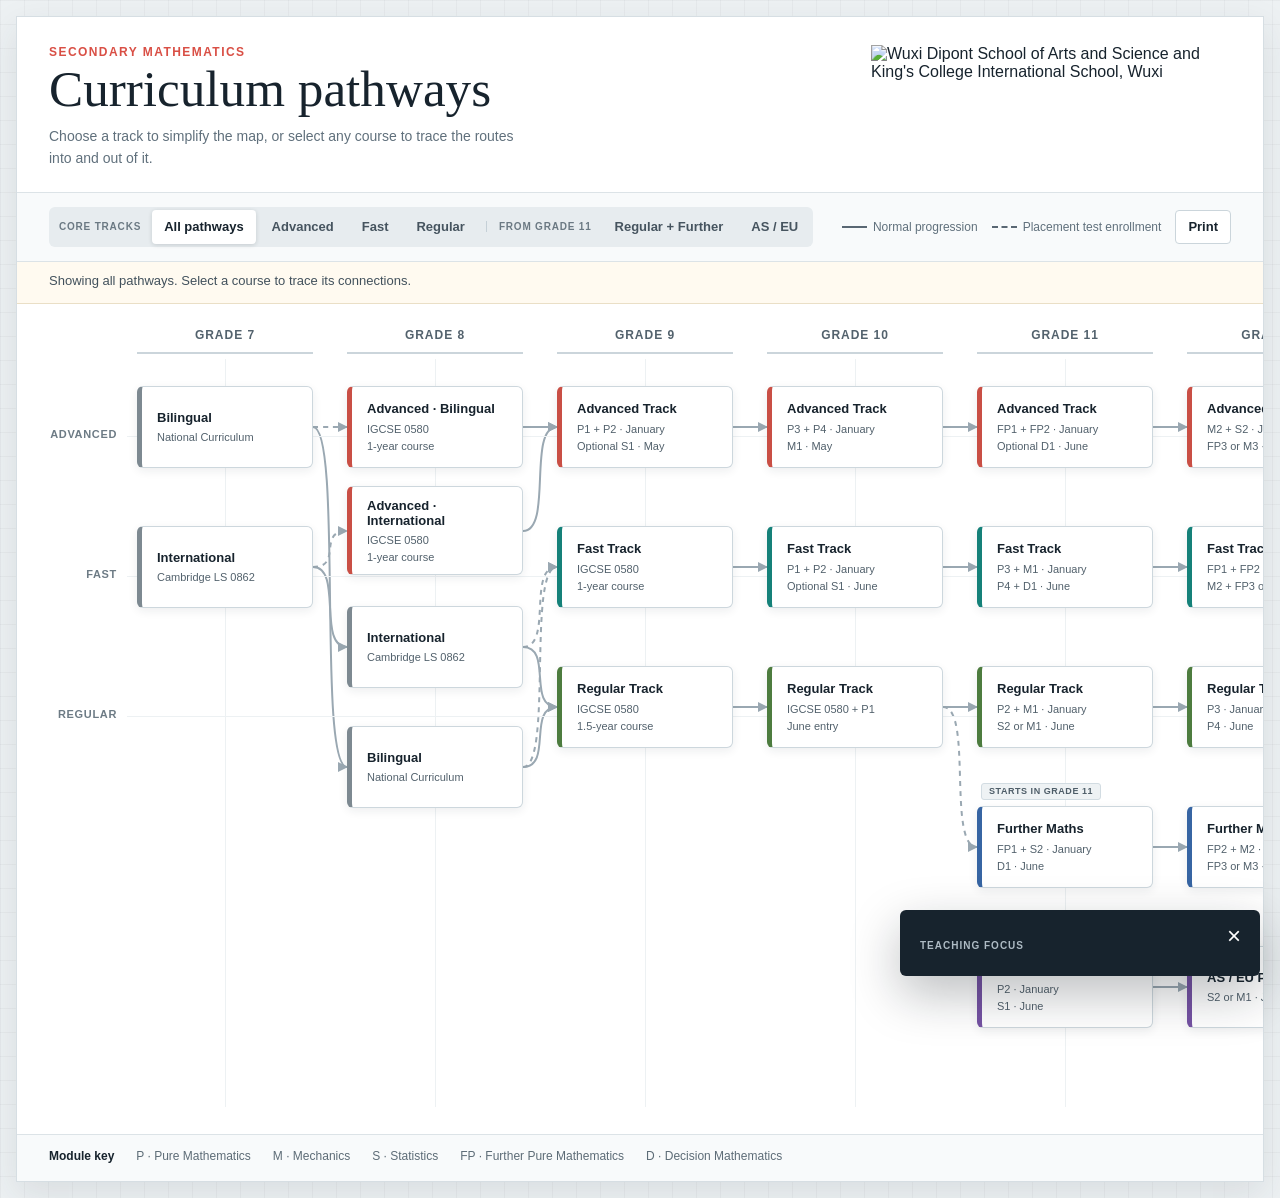
==== Mathematics/index.html @ df9f88eb "Add mathematics curriculum pathways" ====
<!DOCTYPE html>
<html lang="en">
<head>
    <meta charset="UTF-8">
    <meta name="viewport" content="width=device-width, initial-scale=1">
    <title>Mathematics Curriculum Pathways</title>
    <style>
        :root {
            --ink: #17232d;
            --muted: #60707c;
            --paper: #ffffff;
            --page: #edf1f3;
            --line: #9aa8b2;
            --accent: #d94f45;
            --advanced: #c94f45;
            --fast: #158179;
            --regular: #4d7c3f;
            --further: #3765a3;
            --eu: #7552a3;
        }
        * { box-sizing: border-box; }
        body {
            margin: 0;
            color: var(--ink);
            background: linear-gradient(rgba(23,35,45,.035) 1px, transparent 1px), linear-gradient(90deg, rgba(23,35,45,.035) 1px, transparent 1px), var(--page);
            background-size: 24px 24px;
            font-family: "Avenir Next", "Segoe UI", sans-serif;
        }
        button { font: inherit; }
        .app {
            width: min(100% - 32px, 1720px);
            margin: 16px auto;
            background: var(--paper);
            border: 1px solid #d6dee3;
            box-shadow: 0 12px 34px rgba(38,52,62,.1);
        }
        .masthead {
            display: flex;
            align-items: flex-start;
            justify-content: space-between;
            gap: 24px;
            padding: 28px 32px 22px;
            border-bottom: 1px solid #dce3e7;
        }
        .eyebrow {
            margin: 0 0 4px;
            color: var(--accent);
            font-size: 12px;
            font-weight: 800;
            letter-spacing: .12em;
            text-transform: uppercase;
        }
        h1 {
            margin: 0;
            font-family: Georgia, "Times New Roman", serif;
            font-size: clamp(30px, 4vw, 52px);
            font-weight: 500;
            letter-spacing: 0;
            line-height: 1;
        }
        .intro {
            max-width: 480px;
            margin: 12px 0 0;
            color: var(--muted);
            font-size: 14px;
            line-height: 1.55;
        }
        .masthead-side {
            width: min(520px, 42vw);
            display: flex;
            flex-direction: column;
            align-items: flex-end;
        }
        .school-logo {
            display: block;
            width: min(100%, 360px);
            height: auto;
            margin-bottom: 14px;
        }
        .toolbar {
            display: flex;
            align-items: center;
            justify-content: space-between;
            gap: 20px;
            padding: 14px 32px;
            background: #f8fafb;
            border-bottom: 1px solid #dce3e7;
        }
        .filters {
            display: flex;
            align-items: center;
            gap: 4px;
            padding: 3px;
            background: #e7ecef;
            border-radius: 6px;
        }
        .filter-group-label {
            padding: 0 7px;
            color: #6b7983;
            font-size: 10px;
            font-weight: 800;
            letter-spacing: .08em;
            text-transform: uppercase;
            white-space: nowrap;
        }
        .filter-group-label.secondary {
            margin-left: 5px;
            padding-left: 12px;
            border-left: 1px solid #c5d0d7;
        }
        .filter, .print-button {
            min-height: 34px;
            padding: 7px 12px;
            border-radius: 4px;
            cursor: pointer;
            font-size: 13px;
            font-weight: 700;
        }
        .filter {
            color: #46545f;
            background: transparent;
            border: 0;
        }
        .filter:hover, .filter:focus-visible { color: var(--ink); background: rgba(255,255,255,.65); outline: none; }
        .filter.active { color: var(--ink); background: #fff; box-shadow: 0 1px 4px rgba(24,35,44,.16); }
        .actions { display: flex; align-items: center; gap: 14px; }
        .legend { display: flex; gap: 14px; color: var(--muted); font-size: 12px; white-space: nowrap; }
        .legend span { display: inline-flex; align-items: center; gap: 6px; }
        .legend i { width: 25px; border-top: 2px solid #596773; }
        .legend .optional { border-top-style: dashed; }
        .print-button { color: var(--ink); background: #fff; border: 1px solid #cbd5db; }
        .print-button:hover, .print-button:focus-visible { border-color: #7c8c97; outline: none; }
        .status {
            min-height: 42px;
            margin: 0;
            padding: 11px 32px;
            color: #42515c;
            background: #fffaf0;
            border-bottom: 1px solid #eadfc6;
            font-size: 13px;
        }
        .chart-scroll { overflow-x: auto; overscroll-behavior-inline: contain; }
        .chart { position: relative; width: 1780px; height: 830px; background: #fff; }
        .chart svg { position: absolute; inset: 0; z-index: 1; width: 100%; height: 100%; pointer-events: none; overflow: visible; }
        .edge { fill: none; stroke: var(--line); stroke-width: 2; transition: opacity 180ms ease, stroke 180ms ease, stroke-width 180ms ease; }
        .edge.optional { stroke-dasharray: 5 5; }
        .edge.dimmed { opacity: .08; }
        .edge.highlighted { stroke: #263844; stroke-width: 3; }
        .grade-heading {
            position: absolute;
            top: 24px;
            z-index: 2;
            width: 176px;
            padding-bottom: 10px;
            color: #53626d;
            border-bottom: 2px solid #cbd5db;
            font-size: 12px;
            font-weight: 800;
            letter-spacing: .08em;
            text-align: center;
            text-transform: uppercase;
        }
        .grade-heading::after { content: ""; position: absolute; top: 31px; left: 50%; width: 1px; height: 748px; background: #edf1f3; }
        .lane-label {
            position: absolute;
            left: 18px;
            z-index: 2;
            width: 82px;
            color: #6d7b85;
            font-size: 11px;
            font-weight: 800;
            letter-spacing: .06em;
            text-align: right;
            text-transform: uppercase;
        }
        .lane-label::after { content: ""; position: absolute; top: 8px; left: 92px; width: 1635px; border-top: 1px solid #edf1f3; }
        .course {
            position: absolute;
            z-index: 3;
            width: 176px;
            min-height: 82px;
            padding: 11px 12px 10px 15px;
            color: var(--ink);
            background: #fff;
            border: 1px solid #cdd7dd;
            border-left: 5px solid var(--track-color, #73838e);
            border-radius: 6px;
            box-shadow: 0 3px 10px rgba(26,39,48,.08);
            cursor: pointer;
            text-align: left;
            transition: opacity 180ms ease, transform 180ms ease, box-shadow 180ms ease;
        }
        .course:hover, .course:focus-visible, .course.selected { z-index: 4; outline: none; transform: translateY(-2px); box-shadow: 0 7px 18px rgba(26,39,48,.18); }
        .course.selected { box-shadow: 0 0 0 3px rgba(31,48,59,.2), 0 7px 18px rgba(26,39,48,.18); }
        .course.dimmed { opacity: .16; }
        .course-title { display: block; margin-bottom: 5px; font-size: 13px; font-weight: 800; line-height: 1.18; }
        .course-detail, .course-time { display: block; color: #52616c; font-size: 11px; line-height: 1.28; }
        .course-time { margin-top: 3px; }
        .course[data-track="advanced"] { --track-color: var(--advanced); }
        .course[data-track="fast"] { --track-color: var(--fast); }
        .course[data-track="regular"] { --track-color: var(--regular); }
        .course[data-track="further"] { --track-color: var(--further); }
        .course[data-track="eu"] { --track-color: var(--eu); }
        .course.foundation { --track-color: #7d8991; }
        .course.pathway-entry::before {
            content: "Starts in Grade 11";
            position: absolute;
            top: -24px;
            left: -1px;
            padding: 3px 7px;
            color: #4e5d68;
            background: #eef2f4;
            border: 1px solid #d2dce2;
            border-radius: 3px;
            font-size: 9px;
            font-weight: 800;
            letter-spacing: .06em;
            line-height: 1;
            text-transform: uppercase;
            white-space: nowrap;
        }
        .course.combined { width: 140px; min-height: 54px; padding: 12px; border-left-color: #b28a2d; background: #fff8df; text-align: center; }
        .outcome { width: 220px; min-height: 98px; border: 1px dashed #8b9aa5; border-left: 5px solid #263844; background: #f8fafb; }
        .outcome .course-title { font-family: Georgia, "Times New Roman", serif; font-size: 15px; font-weight: 700; }
        .drawer {
            position: fixed;
            right: 20px;
            bottom: 20px;
            z-index: 10;
            width: min(360px, calc(100vw - 40px));
            padding: 20px;
            color: #fff;
            background: #17232d;
            border-radius: 6px;
            box-shadow: 0 18px 50px rgba(13,23,30,.28);
            transform: translateY(calc(100% + 30px));
            transition: transform 220ms ease;
        }
        .drawer.open { transform: translateY(0); }
        .drawer-close { position: absolute; top: 10px; right: 10px; width: 32px; height: 32px; color: #fff; background: transparent; border: 0; cursor: pointer; font-size: 24px; line-height: 1; }
        .drawer-kicker { margin: 0 36px 5px 0; color: #aebbc4; font-size: 11px; font-weight: 800; letter-spacing: .1em; text-transform: uppercase; }
        .drawer h2 { margin: 0 36px 10px 0; font-family: Georgia, "Times New Roman", serif; font-size: 24px; font-weight: 500; }
        .drawer-label { margin: 0 0 5px; color: #aebbc4; font-size: 10px; font-weight: 800; letter-spacing: .1em; text-transform: uppercase; }
        .drawer p { margin: 0; color: #d8e0e5; font-size: 13px; line-height: 1.55; }
        .module-key { display: flex; flex-wrap: wrap; gap: 10px 22px; padding: 14px 32px 18px; color: #5d6c77; background: #f8fafb; border-top: 1px solid #dce3e7; font-size: 12px; }
        .module-key strong { color: var(--ink); }
        @media (max-width: 900px) {
            .app { width: 100%; margin: 0; border: 0; }
            .masthead { display: block; padding: 22px 18px 18px; }
            .masthead-side { width: min(100%, 520px); margin-top: 18px; align-items: flex-start; }
            .school-logo { margin-bottom: 12px; }
            .toolbar { align-items: flex-start; padding: 12px 18px; overflow-x: auto; }
            .filters { flex-wrap: nowrap; }
            .filter { white-space: nowrap; }
            .filter-group-label { display: none; }
            .legend { display: none; }
            .status, .module-key { padding-inline: 18px; }
        }
        @media print {
            @page { size: A3 landscape; margin: 10mm; }
            body { background: #fff; }
            .app { width: 100%; margin: 0; border: 0; box-shadow: none; }
            .toolbar, .status, .drawer, .module-key { display: none; }
            .masthead { padding: 0 0 14px; }
            .chart-scroll { overflow: visible; }
            .chart { transform: scale(.78); transform-origin: top left; }
            .course.dimmed, .edge.dimmed { opacity: 1; }
        }
    </style>
</head>
<body>
    <main class="app">
        <header class="masthead">
            <div>
                <p class="eyebrow">Secondary Mathematics</p>
                <h1>Curriculum pathways</h1>
                <p class="intro">Choose a track to simplify the map, or select any course to trace the routes into and out of it.</p>
            </div>
            <div class="masthead-side">
                <img class="school-logo" src="https://raw.githubusercontent.com/ChristinaBKK/G10JuneTT/main/school_logo.png" alt="Wuxi Dipont School of Arts and Science and King's College International School, Wuxi">
            </div>
        </header>
        <section class="toolbar" aria-label="Chart controls">
            <div class="filters" role="group" aria-label="Filter by track">
                <span class="filter-group-label" aria-hidden="true">Core tracks</span>
                <button class="filter active" type="button" data-filter="all">All pathways</button>
                <button class="filter" type="button" data-filter="advanced">Advanced</button>
                <button class="filter" type="button" data-filter="fast">Fast</button>
                <button class="filter" type="button" data-filter="regular">Regular</button>
                <span class="filter-group-label secondary" aria-hidden="true">From Grade 11</span>
                <button class="filter" type="button" data-filter="further">Regular + Further</button>
                <button class="filter" type="button" data-filter="eu">AS / EU</button>
            </div>
            <div class="actions">
                <div class="legend" aria-label="Connection legend"><span><i></i>Normal progression</span><span><i class="optional"></i>Placement test enrollment</span></div>
                <button class="print-button" type="button" id="print-chart">Print</button>
            </div>
        </section>
        <p class="status" id="status" aria-live="polite">Showing all pathways. Select a course to trace its connections.</p>
        <div class="chart-scroll" tabindex="0" aria-label="Scrollable curriculum pathway chart">
            <section class="chart" id="chart">
                <svg id="connections" aria-hidden="true">
                    <defs>
                        <marker id="arrow" viewBox="0 0 10 10" refX="9" refY="5" markerWidth="5" markerHeight="5" orient="auto-start-reverse"><path d="M 0 0 L 10 5 L 0 10 z" fill="#9aa8b2"></path></marker>
                        <marker id="arrow-active" viewBox="0 0 10 10" refX="9" refY="5" markerWidth="5" markerHeight="5" orient="auto-start-reverse"><path d="M 0 0 L 10 5 L 0 10 z" fill="#263844"></path></marker>
                    </defs>
                </svg>
                <div class="grade-heading" style="left:120px">Grade 7</div><div class="grade-heading" style="left:330px">Grade 8</div><div class="grade-heading" style="left:540px">Grade 9</div><div class="grade-heading" style="left:750px">Grade 10</div><div class="grade-heading" style="left:960px">Grade 11</div><div class="grade-heading" style="left:1170px">Grade 12</div><div class="grade-heading" style="left:1530px;width:220px">University study options</div>
                <div class="lane-label" style="top:124px">Advanced</div><div class="lane-label" style="top:264px">Fast</div><div class="lane-label" style="top:404px">Regular</div>

                <button class="course foundation" id="G7_CN" data-track="foundation" data-grade="Grade 7" style="left:120px;top:82px"><span class="course-title">Bilingual</span><span class="course-detail">National Curriculum</span></button>
                <button class="course foundation" id="G7_Intl" data-track="foundation" data-grade="Grade 7" style="left:120px;top:222px"><span class="course-title">International</span><span class="course-detail">Cambridge LS 0862</span></button>
                <button class="course" id="G8_CN_ADV" data-track="advanced" data-grade="Grade 8" style="left:330px;top:82px"><span class="course-title">Advanced · Bilingual</span><span class="course-detail">IGCSE 0580</span><span class="course-time">1-year course</span></button>
                <button class="course" id="G8_INTL_ADV" data-track="advanced" data-grade="Grade 8" style="left:330px;top:182px"><span class="course-title">Advanced · International</span><span class="course-detail">IGCSE 0580</span><span class="course-time">1-year course</span></button>
                <button class="course foundation" id="G8_INTL_Other" data-track="foundation" data-grade="Grade 8" style="left:330px;top:302px"><span class="course-title">International</span><span class="course-detail">Cambridge LS 0862</span></button>
                <button class="course foundation" id="G8_CN_Other" data-track="foundation" data-grade="Grade 8" style="left:330px;top:422px"><span class="course-title">Bilingual</span><span class="course-detail">National Curriculum</span></button>
                <button class="course" id="G9_ADV" data-track="advanced" data-grade="Grade 9" style="left:540px;top:82px"><span class="course-title">Advanced Track</span><span class="course-detail">P1 + P2 · January</span><span class="course-time">Optional S1 · May</span></button>
                <button class="course" id="G9_Fast" data-track="fast" data-grade="Grade 9" style="left:540px;top:222px"><span class="course-title">Fast Track</span><span class="course-detail">IGCSE 0580</span><span class="course-time">1-year course</span></button>
                <button class="course" id="G9_Regular" data-track="regular" data-grade="Grade 9" style="left:540px;top:362px"><span class="course-title">Regular Track</span><span class="course-detail">IGCSE 0580</span><span class="course-time">1.5-year course</span></button>
                <button class="course" id="G10_ADV" data-track="advanced" data-grade="Grade 10" style="left:750px;top:82px"><span class="course-title">Advanced Track</span><span class="course-detail">P3 + P4 · January</span><span class="course-time">M1 · May</span></button>
                <button class="course" id="G10_Fast" data-track="fast" data-grade="Grade 10" style="left:750px;top:222px"><span class="course-title">Fast Track</span><span class="course-detail">P1 + P2 · January</span><span class="course-time">Optional S1 · June</span></button>
                <button class="course" id="G10_Regular" data-track="regular" data-grade="Grade 10" style="left:750px;top:362px"><span class="course-title">Regular Track</span><span class="course-detail">IGCSE 0580 + P1</span><span class="course-time">June entry</span></button>
                <button class="course" id="G11_ADV" data-track="advanced" data-grade="Grade 11" style="left:960px;top:82px"><span class="course-title">Advanced Track</span><span class="course-detail">FP1 + FP2 · January</span><span class="course-time">Optional D1 · June</span></button>
                <button class="course" id="G11_Fast" data-track="fast" data-grade="Grade 11" style="left:960px;top:222px"><span class="course-title">Fast Track</span><span class="course-detail">P3 + M1 · January</span><span class="course-time">P4 + D1 · June</span></button>
                <button class="course" id="G11_Regular" data-track="regular" data-grade="Grade 11" style="left:960px;top:362px"><span class="course-title">Regular Track</span><span class="course-detail">P2 + M1 · January</span><span class="course-time">S2 or M1 · June</span></button>
                <button class="course pathway-entry" id="G11_Further" data-track="further" data-grade="Grade 11 pathway" style="left:960px;top:502px"><span class="course-title">Further Maths</span><span class="course-detail">FP1 + S2 · January</span><span class="course-time">D1 · June</span></button>
                <button class="course pathway-entry" id="G11_EU" data-track="eu" data-grade="Grade 11 pathway" style="left:960px;top:642px"><span class="course-title">AS / EU Pathway</span><span class="course-detail">P2 · January</span><span class="course-time">S1 · June</span></button>
                <button class="course" id="G12_ADV" data-track="advanced" data-grade="Grade 12" style="left:1170px;top:82px"><span class="course-title">Advanced Track</span><span class="course-detail">M2 + S2 · January</span><span class="course-time">FP3 or M3 · June</span></button>
                <button class="course" id="G12_Fast" data-track="fast" data-grade="Grade 12" style="left:1170px;top:222px"><span class="course-title">Fast Track</span><span class="course-detail">FP1 + FP2 + S2 · January</span><span class="course-time">M2 + FP3 or M3 · June</span></button>
                <button class="course" id="G12_Regular" data-track="regular" data-grade="Grade 12" style="left:1170px;top:362px"><span class="course-title">Regular Track</span><span class="course-detail">P3 · January</span><span class="course-time">P4 · June</span></button>
                <button class="course" id="G12_Further" data-track="further" data-grade="Grade 12" style="left:1170px;top:502px"><span class="course-title">Further Maths</span><span class="course-detail">FP2 + M2 · January</span><span class="course-time">FP3 or M3 · June</span></button>
                <button class="course" id="G12_EU" data-track="eu" data-grade="Grade 12" style="left:1170px;top:642px"><span class="course-title">AS / EU Pathway</span><span class="course-detail">S2 or M1 · June</span></button>
                <button class="course combined" id="Combined" data-track="combined" data-grade="Grade 12" style="left:1370px;top:442px"><span class="course-title">Combined Route</span></button>
                <button class="course outcome" id="TOP" data-track="outcome" data-grade="University study options" style="left:1530px;top:172px"><span class="course-title">Quantitative &amp; Technical</span><span class="course-detail">Maths, Engineering, Computer Science, Physics, Chemistry, Finance/Economics</span></button>
                <button class="course outcome" id="MED" data-track="outcome" data-grade="University study options" style="left:1530px;top:402px"><span class="course-title">Broad Academic</span><span class="course-detail">Chemistry, Biology, other sciences, Humanities, Business, Management, Art</span></button>
                <button class="course outcome" id="Other" data-track="outcome" data-grade="University study options" style="left:1530px;top:642px"><span class="course-title">AS-Level Entry</span><span class="course-detail">Universities that accept AS grades</span></button>
            </section>
        </div>
        <footer class="module-key" aria-label="Module abbreviations"><strong>Module key</strong><span>P · Pure Mathematics</span><span>M · Mechanics</span><span>S · Statistics</span><span>FP · Further Pure Mathematics</span><span>D · Decision Mathematics</span></footer>
    </main>
    <aside class="drawer" id="drawer" aria-live="polite" aria-hidden="true" inert>
        <button class="drawer-close" id="drawer-close" type="button" aria-label="Close details">×</button><p class="drawer-kicker" id="drawer-kicker"></p><h2 id="drawer-title"></h2><div class="drawer-label" id="drawer-label">Teaching focus</div><p id="drawer-copy"></p>
    </aside>
    <script>
        const edges = [
            ["G7_CN","G8_CN_ADV",true],["G7_CN","G8_CN_Other",false],["G7_Intl","G8_INTL_ADV",true],["G7_Intl","G8_INTL_Other",false],
            ["G8_CN_ADV","G9_ADV",false],["G8_INTL_ADV","G9_ADV",false],["G8_INTL_Other","G9_Regular",false],["G8_CN_Other","G9_Regular",false],["G8_INTL_Other","G9_Fast",true],["G8_CN_Other","G9_Fast",true],
            ["G9_ADV","G10_ADV",false],["G9_Fast","G10_Fast",false],["G9_Regular","G10_Regular",false],["G10_ADV","G11_ADV",false],["G10_Fast","G11_Fast",false],["G10_Regular","G11_Regular",false],["G10_Regular","G11_Further",true],
            ["G11_ADV","G12_ADV",false],["G11_Fast","G12_Fast",false],["G11_Regular","G12_Regular",false],["G11_Further","G12_Further",false],["G11_EU","G12_EU",false],
            ["G12_Regular","Combined",false],["G12_Further","Combined",false],["G12_ADV","TOP",false],["G12_Fast","TOP",false],["G12_Regular","MED",false],["Combined","TOP",false],["G12_EU","Other",false]
        ];
        const routes = {
            advanced:["G7_CN","G7_Intl","G8_CN_ADV","G8_INTL_ADV","G9_ADV","G10_ADV","G11_ADV","G12_ADV","TOP"],
            fast:["G7_CN","G7_Intl","G8_INTL_Other","G8_CN_Other","G9_Fast","G10_Fast","G11_Fast","G12_Fast","TOP"],
            regular:["G7_CN","G7_Intl","G8_INTL_Other","G8_CN_Other","G9_Regular","G10_Regular","G11_Regular","G12_Regular","Combined","TOP","MED"],
            further:["G7_CN","G7_Intl","G8_INTL_Other","G8_CN_Other","G9_Regular","G10_Regular","G11_Regular","G11_Further","G12_Regular","G12_Further","Combined","TOP"], eu:["G11_EU","G12_EU","Other"]
        };
        const teachingContent = {
            G7_CN:"Builds fluency in number, algebra, geometry, measurement and data through the national curriculum, with emphasis on reasoning and clear mathematical communication.",
            G7_Intl:"Develops Cambridge Lower Secondary skills in number, algebra, geometry, measure, statistics and probability through investigation and problem-solving.",
            G8_CN_ADV:"Accelerated IGCSE study in a bilingual learning context, covering number, algebra, graphs, geometry, trigonometry, probability and statistics.",
            G8_INTL_ADV:"Accelerated IGCSE study in an international learning context, covering number, algebra, graphs, geometry, trigonometry, probability and statistics.",
            G8_INTL_Other:"Strengthens Lower Secondary foundations in proportional reasoning, algebra, geometry and data, preparing students for formal IGCSE study.",
            G8_CN_Other:"Consolidates national-curriculum foundations in number, algebra, geometry and statistics, preparing students for formal IGCSE study.",
            G9_ADV:"Introduces Pure Mathematics through algebra, functions, coordinate geometry, trigonometry and calculus, with optional introductory statistics.",
            G9_Fast:"Completes the core IGCSE programme at pace: algebra, graphs, geometry, trigonometry, vectors, probability, statistics and mathematical modelling.",
            G9_Regular:"Establishes IGCSE fluency in number, algebra, graphs, geometry, trigonometry and data handling, with time for practice and consolidation.",
            G10_ADV:"Extends Pure Mathematics into sequences, logarithms, advanced trigonometry, vectors and deeper differentiation and integration, then introduces mechanics.",
            G10_Fast:"Moves from IGCSE into Pure Mathematics: algebra, functions, coordinate geometry, trigonometry and introductory calculus, with optional statistics.",
            G10_Regular:"Completes IGCSE topics and begins Pure Mathematics through algebra, functions, coordinate geometry and introductory calculus.",
            G11_ADV:"Develops proof and advanced algebra, complex numbers, matrices, series and further calculus, with optional decision mathematics and algorithms.",
            G11_Fast:"Deepens Pure Mathematics through advanced algebra, trigonometry and calculus; mechanics applies these ideas to forces, motion and equilibrium.",
            G11_Regular:"Builds Pure Mathematics in algebra, functions, trigonometry and calculus, alongside applied work in mechanics and, where selected, statistics.",
            G11_Further:"Adds Further Pure topics such as complex numbers, matrices, proof and series, alongside advanced statistics and decision mathematics.",
            G11_EU:"Develops AS-level Pure Mathematics and statistics, including algebra, functions, trigonometry, calculus, probability and data analysis.",
            G12_ADV:"Applies mathematics to advanced mechanics and statistics, then extends Further Pure Mathematics or mechanics through more demanding modelling and calculus.",
            G12_Fast:"Combines Further Pure Mathematics with advanced statistics and mechanics, including complex numbers, matrices, distributions and mathematical modelling.",
            G12_Regular:"Completes advanced Pure Mathematics through functions, vectors, numerical methods, trigonometry and extended differentiation and integration.",
            G12_Further:"Extends Further Pure Mathematics and mechanics through complex numbers, matrices, differential equations, motion, forces and advanced modelling.",
            G12_EU:"Completes the applied AS component through statistics or mechanics, focusing on probability and inference or forces and motion.",
            Combined:"Combines the Regular and Further Maths programmes to provide broader pure and applied mathematical preparation.",
            TOP:"Represents pathways with substantial pure and applied mathematics, supporting mathematically intensive university study.",
            MED:"Represents broad academic preparation for degree choices that require sound mathematical reasoning without the full Further Maths emphasis.",
            Other:"Represents university routes that accept AS-level mathematics; exact entry requirements vary by institution and programme."
        };
        const svg = document.getElementById("connections");
        const courses = [...document.querySelectorAll(".course")];
        const status = document.getElementById("status");
        const drawer = document.getElementById("drawer");
        function drawConnections() {
            svg.querySelectorAll(".edge").forEach(edge => edge.remove());
            edges.forEach(([fromId,toId,optional]) => {
                const from=document.getElementById(fromId), to=document.getElementById(toId);
                const x1=from.offsetLeft+from.offsetWidth, y1=from.offsetTop+from.offsetHeight/2, x2=to.offsetLeft;
                const y2=fromId==="G12_Regular"&&toId==="MED"?to.offsetTop+20:to.offsetTop+to.offsetHeight/2;
                const bend=Math.max(30,Math.abs(x2-x1)*.42);
                const path=document.createElementNS("http://www.w3.org/2000/svg","path");
                path.setAttribute("d",`M ${x1} ${y1} C ${x1+bend} ${y1}, ${x2-bend} ${y2}, ${x2} ${y2}`);
                path.setAttribute("marker-end","url(#arrow)"); path.classList.add("edge"); if(optional) path.classList.add("optional");
                path.dataset.from=fromId; path.dataset.to=toId; svg.appendChild(path);
            });
        }
        function applyHighlight(activeIds,message) {
            const active=new Set(activeIds);
            courses.forEach(course => course.classList.toggle("dimmed",!active.has(course.id)));
            svg.querySelectorAll(".edge").forEach(edge => {
                const visible=active.has(edge.dataset.from)&&active.has(edge.dataset.to);
                edge.classList.toggle("dimmed",!visible); edge.classList.toggle("highlighted",visible);
                edge.setAttribute("marker-end",visible?"url(#arrow-active)":"url(#arrow)");
            });
            status.textContent=message;
        }
        function resetChart() {
            document.querySelectorAll(".filter").forEach(button=>button.classList.toggle("active",button.dataset.filter==="all"));
            courses.forEach(course => course.classList.remove("dimmed","selected"));
            svg.querySelectorAll(".edge").forEach(edge => { edge.classList.remove("dimmed","highlighted"); edge.setAttribute("marker-end","url(#arrow)"); });
            status.textContent="Showing all pathways. Select a course to trace its connections.";
            drawer.classList.remove("open"); drawer.setAttribute("aria-hidden","true"); drawer.setAttribute("inert","");
        }
        function traceRoute(startId) {
            const found=new Set([startId]);
            const upstream=[startId], downstream=[startId];
            while(upstream.length) {
                const current=upstream.shift();
                edges.filter(([,to])=>to===current).forEach(([from])=>{ if(!found.has(from)) { found.add(from); upstream.push(from); } });
            }
            while(downstream.length) {
                const current=downstream.shift();
                edges.filter(([from])=>from===current).forEach(([,to])=>{ if(!found.has(to)) { found.add(to); downstream.push(to); } });
            }
            return [...found];
        }
        function routeForCourse(course) {
            if(course.id==="G11_Regular"||course.id==="G12_Regular") {
                return traceRoute(course.id).filter(id=>id!=="Combined"&&id!=="TOP");
            }
            return course.dataset.track==="further"?routes.further:traceRoute(course.id);
        }
        function showDetails(course) {
            const title=course.querySelector(".course-title").textContent;
            document.getElementById("drawer-kicker").textContent=course.dataset.grade;
            document.getElementById("drawer-title").textContent=title;
            document.getElementById("drawer-label").textContent=course.dataset.track==="outcome"?"Pathway context":"Teaching focus";
            document.getElementById("drawer-copy").textContent=teachingContent[course.id];
            drawer.classList.add("open"); drawer.setAttribute("aria-hidden","false"); drawer.removeAttribute("inert");
        }
        document.querySelectorAll(".filter").forEach(button => button.addEventListener("click",() => {
            document.querySelectorAll(".filter").forEach(item=>item.classList.toggle("active",item===button));
            courses.forEach(course=>course.classList.remove("selected")); drawer.classList.remove("open");
            if(button.dataset.filter==="all") { resetChart(); return; }
            applyHighlight(routes[button.dataset.filter],`Showing the ${button.textContent.trim()} pathway. Dashed connections indicate optional enrollment requiring a placement test.`);
        }));
        courses.forEach(course => course.addEventListener("click",() => {
            courses.forEach(item=>item.classList.toggle("selected",item===course));
            const activeIds=routeForCourse(course);
            applyHighlight(activeIds,course.dataset.track==="further"?"Showing Regular + Further Maths, a combined pathway starting in Grade 11.":`Tracing the routes into and out of ${course.querySelector(".course-title").textContent}.`); showDetails(course);
        }));
        document.getElementById("drawer-close").addEventListener("click",resetChart);
        document.getElementById("print-chart").addEventListener("click",()=>window.print());
        window.addEventListener("resize",drawConnections); window.addEventListener("load",drawConnections); drawConnections();
    </script>
</body>
</html>
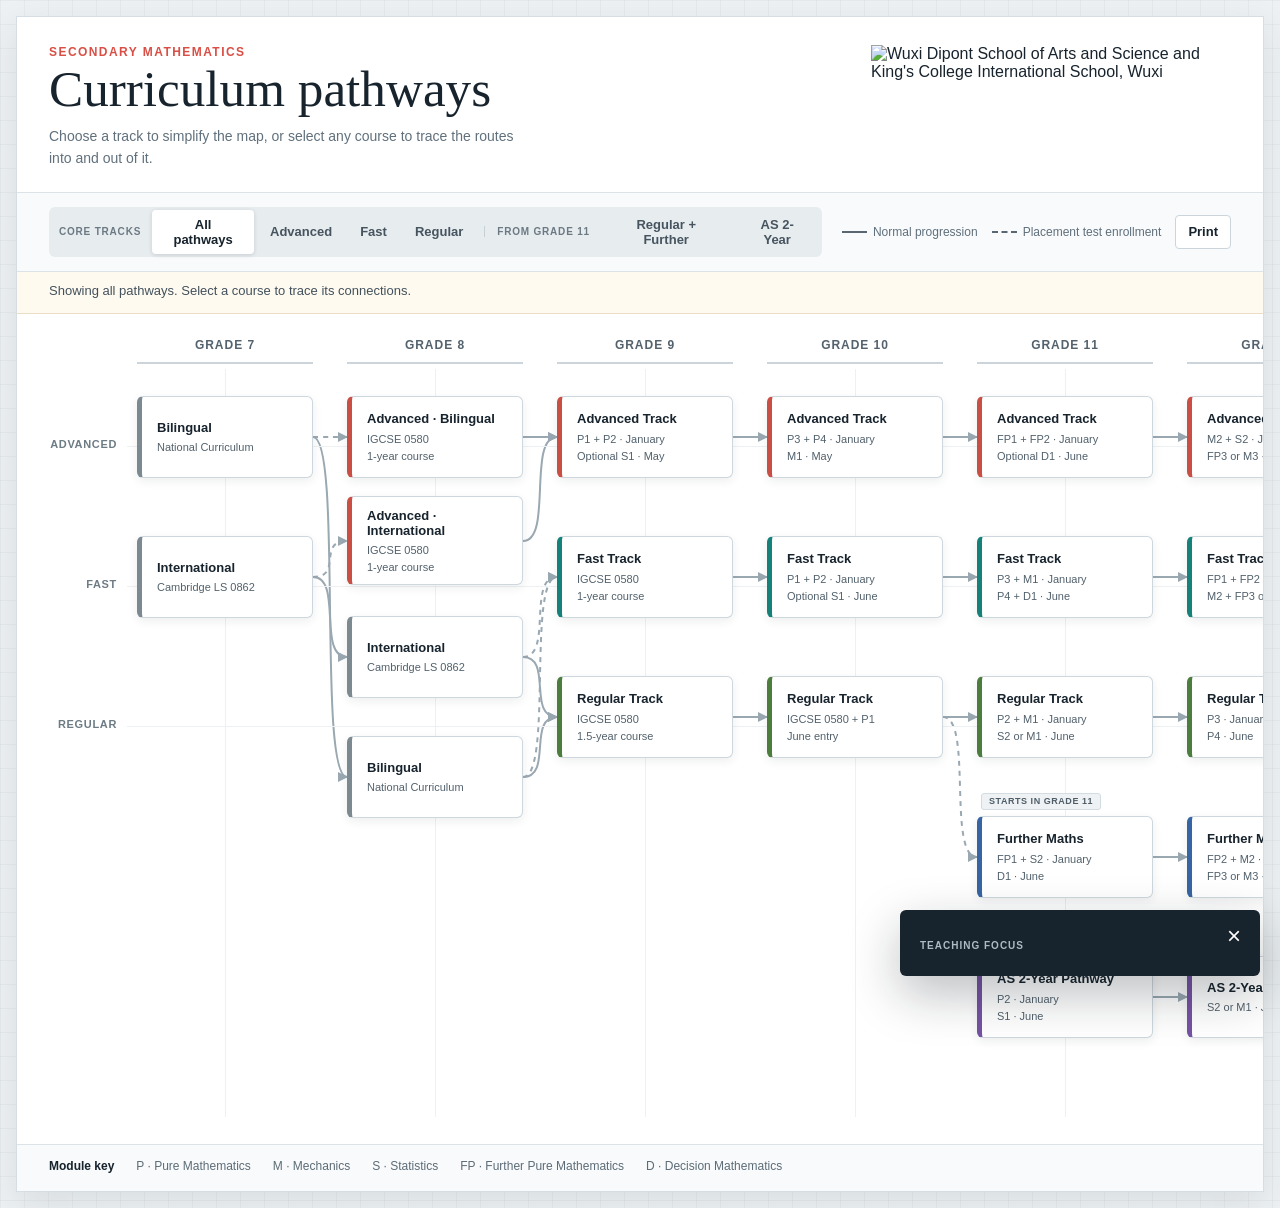
==== commit 8fa5e269: "Rename EU pathway to AS 2-Year" ====
--- a/Mathematics/index.html
+++ b/Mathematics/index.html
@@ -16,7 +16,7 @@
             --fast: #158179;
             --regular: #4d7c3f;
             --further: #3765a3;
-            --eu: #7552a3;
+            --as-2-year: #7552a3;
         }
         * { box-sizing: border-box; }
         body {
@@ -200,7 +200,7 @@
         .course[data-track="fast"] { --track-color: var(--fast); }
         .course[data-track="regular"] { --track-color: var(--regular); }
         .course[data-track="further"] { --track-color: var(--further); }
-        .course[data-track="eu"] { --track-color: var(--eu); }
+        .course[data-track="as2year"] { --track-color: var(--as-2-year); }
         .course.foundation { --track-color: #7d8991; }
         .course.pathway-entry::before {
             content: "Starts in Grade 11";
@@ -289,7 +289,7 @@
                 <button class="filter" type="button" data-filter="regular">Regular</button>
                 <span class="filter-group-label secondary" aria-hidden="true">From Grade 11</span>
                 <button class="filter" type="button" data-filter="further">Regular + Further</button>
-                <button class="filter" type="button" data-filter="eu">AS / EU</button>
+                <button class="filter" type="button" data-filter="as2year">AS 2-Year</button>
             </div>
             <div class="actions">
                 <div class="legend" aria-label="Connection legend"><span><i></i>Normal progression</span><span><i class="optional"></i>Placement test enrollment</span></div>
@@ -324,16 +324,16 @@
                 <button class="course" id="G11_Fast" data-track="fast" data-grade="Grade 11" style="left:960px;top:222px"><span class="course-title">Fast Track</span><span class="course-detail">P3 + M1 · January</span><span class="course-time">P4 + D1 · June</span></button>
                 <button class="course" id="G11_Regular" data-track="regular" data-grade="Grade 11" style="left:960px;top:362px"><span class="course-title">Regular Track</span><span class="course-detail">P2 + M1 · January</span><span class="course-time">S2 or M1 · June</span></button>
                 <button class="course pathway-entry" id="G11_Further" data-track="further" data-grade="Grade 11 pathway" style="left:960px;top:502px"><span class="course-title">Further Maths</span><span class="course-detail">FP1 + S2 · January</span><span class="course-time">D1 · June</span></button>
-                <button class="course pathway-entry" id="G11_EU" data-track="eu" data-grade="Grade 11 pathway" style="left:960px;top:642px"><span class="course-title">AS / EU Pathway</span><span class="course-detail">P2 · January</span><span class="course-time">S1 · June</span></button>
+                <button class="course pathway-entry" id="G11_AS2Year" data-track="as2year" data-grade="Grade 11 pathway" style="left:960px;top:642px"><span class="course-title">AS 2-Year Pathway</span><span class="course-detail">P2 · January</span><span class="course-time">S1 · June</span></button>
                 <button class="course" id="G12_ADV" data-track="advanced" data-grade="Grade 12" style="left:1170px;top:82px"><span class="course-title">Advanced Track</span><span class="course-detail">M2 + S2 · January</span><span class="course-time">FP3 or M3 · June</span></button>
                 <button class="course" id="G12_Fast" data-track="fast" data-grade="Grade 12" style="left:1170px;top:222px"><span class="course-title">Fast Track</span><span class="course-detail">FP1 + FP2 + S2 · January</span><span class="course-time">M2 + FP3 or M3 · June</span></button>
                 <button class="course" id="G12_Regular" data-track="regular" data-grade="Grade 12" style="left:1170px;top:362px"><span class="course-title">Regular Track</span><span class="course-detail">P3 · January</span><span class="course-time">P4 · June</span></button>
                 <button class="course" id="G12_Further" data-track="further" data-grade="Grade 12" style="left:1170px;top:502px"><span class="course-title">Further Maths</span><span class="course-detail">FP2 + M2 · January</span><span class="course-time">FP3 or M3 · June</span></button>
-                <button class="course" id="G12_EU" data-track="eu" data-grade="Grade 12" style="left:1170px;top:642px"><span class="course-title">AS / EU Pathway</span><span class="course-detail">S2 or M1 · June</span></button>
+                <button class="course" id="G12_AS2Year" data-track="as2year" data-grade="Grade 12" style="left:1170px;top:642px"><span class="course-title">AS 2-Year Pathway</span><span class="course-detail">S2 or M1 · June</span></button>
                 <button class="course combined" id="Combined" data-track="combined" data-grade="Grade 12" style="left:1370px;top:442px"><span class="course-title">Combined Route</span></button>
                 <button class="course outcome" id="TOP" data-track="outcome" data-grade="University study options" style="left:1530px;top:172px"><span class="course-title">Quantitative &amp; Technical</span><span class="course-detail">Maths, Engineering, Computer Science, Physics, Chemistry, Finance/Economics</span></button>
                 <button class="course outcome" id="MED" data-track="outcome" data-grade="University study options" style="left:1530px;top:402px"><span class="course-title">Broad Academic</span><span class="course-detail">Chemistry, Biology, other sciences, Humanities, Business, Management, Art</span></button>
-                <button class="course outcome" id="Other" data-track="outcome" data-grade="University study options" style="left:1530px;top:642px"><span class="course-title">AS-Level Entry</span><span class="course-detail">Universities that accept AS grades</span></button>
+                <button class="course outcome" id="Other" data-track="outcome" data-grade="University study options" style="left:1530px;top:642px"><span class="course-title">AS 2-Year Entry</span><span class="course-detail">Universities that accept AS 2-Year grades</span></button>
             </section>
         </div>
         <footer class="module-key" aria-label="Module abbreviations"><strong>Module key</strong><span>P · Pure Mathematics</span><span>M · Mechanics</span><span>S · Statistics</span><span>FP · Further Pure Mathematics</span><span>D · Decision Mathematics</span></footer>
@@ -346,14 +346,14 @@
             ["G7_CN","G8_CN_ADV",true],["G7_CN","G8_CN_Other",false],["G7_Intl","G8_INTL_ADV",true],["G7_Intl","G8_INTL_Other",false],
             ["G8_CN_ADV","G9_ADV",false],["G8_INTL_ADV","G9_ADV",false],["G8_INTL_Other","G9_Regular",false],["G8_CN_Other","G9_Regular",false],["G8_INTL_Other","G9_Fast",true],["G8_CN_Other","G9_Fast",true],
             ["G9_ADV","G10_ADV",false],["G9_Fast","G10_Fast",false],["G9_Regular","G10_Regular",false],["G10_ADV","G11_ADV",false],["G10_Fast","G11_Fast",false],["G10_Regular","G11_Regular",false],["G10_Regular","G11_Further",true],
-            ["G11_ADV","G12_ADV",false],["G11_Fast","G12_Fast",false],["G11_Regular","G12_Regular",false],["G11_Further","G12_Further",false],["G11_EU","G12_EU",false],
-            ["G12_Regular","Combined",false],["G12_Further","Combined",false],["G12_ADV","TOP",false],["G12_Fast","TOP",false],["G12_Regular","MED",false],["Combined","TOP",false],["G12_EU","Other",false]
+            ["G11_ADV","G12_ADV",false],["G11_Fast","G12_Fast",false],["G11_Regular","G12_Regular",false],["G11_Further","G12_Further",false],["G11_AS2Year","G12_AS2Year",false],
+            ["G12_Regular","Combined",false],["G12_Further","Combined",false],["G12_ADV","TOP",false],["G12_Fast","TOP",false],["G12_Regular","MED",false],["Combined","TOP",false],["G12_AS2Year","Other",false]
         ];
         const routes = {
             advanced:["G7_CN","G7_Intl","G8_CN_ADV","G8_INTL_ADV","G9_ADV","G10_ADV","G11_ADV","G12_ADV","TOP"],
             fast:["G7_CN","G7_Intl","G8_INTL_Other","G8_CN_Other","G9_Fast","G10_Fast","G11_Fast","G12_Fast","TOP"],
-            regular:["G7_CN","G7_Intl","G8_INTL_Other","G8_CN_Other","G9_Regular","G10_Regular","G11_Regular","G12_Regular","Combined","TOP","MED"],
-            further:["G7_CN","G7_Intl","G8_INTL_Other","G8_CN_Other","G9_Regular","G10_Regular","G11_Regular","G11_Further","G12_Regular","G12_Further","Combined","TOP"], eu:["G11_EU","G12_EU","Other"]
+            regular:["G7_CN","G7_Intl","G8_INTL_Other","G8_CN_Other","G9_Regular","G10_Regular","G11_Regular","G12_Regular","MED"],
+            further:["G7_CN","G7_Intl","G8_INTL_Other","G8_CN_Other","G9_Regular","G10_Regular","G11_Regular","G11_Further","G12_Regular","G12_Further","Combined","TOP"], as2year:["G11_AS2Year","G12_AS2Year","Other"]
         };
         const teachingContent = {
             G7_CN:"Builds fluency in number, algebra, geometry, measurement and data through the national curriculum, with emphasis on reasoning and clear mathematical communication.",
@@ -372,16 +372,16 @@
             G11_Fast:"Deepens Pure Mathematics through advanced algebra, trigonometry and calculus; mechanics applies these ideas to forces, motion and equilibrium.",
             G11_Regular:"Builds Pure Mathematics in algebra, functions, trigonometry and calculus, alongside applied work in mechanics and, where selected, statistics.",
             G11_Further:"Adds Further Pure topics such as complex numbers, matrices, proof and series, alongside advanced statistics and decision mathematics.",
-            G11_EU:"Develops AS-level Pure Mathematics and statistics, including algebra, functions, trigonometry, calculus, probability and data analysis.",
+            G11_AS2Year:"Develops the AS 2-Year Pure Mathematics and statistics programme, including algebra, functions, trigonometry, calculus, probability and data analysis.",
             G12_ADV:"Applies mathematics to advanced mechanics and statistics, then extends Further Pure Mathematics or mechanics through more demanding modelling and calculus.",
             G12_Fast:"Combines Further Pure Mathematics with advanced statistics and mechanics, including complex numbers, matrices, distributions and mathematical modelling.",
             G12_Regular:"Completes advanced Pure Mathematics through functions, vectors, numerical methods, trigonometry and extended differentiation and integration.",
             G12_Further:"Extends Further Pure Mathematics and mechanics through complex numbers, matrices, differential equations, motion, forces and advanced modelling.",
-            G12_EU:"Completes the applied AS component through statistics or mechanics, focusing on probability and inference or forces and motion.",
+            G12_AS2Year:"Completes the AS 2-Year applied component through statistics or mechanics, focusing on probability and inference or forces and motion.",
             Combined:"Combines the Regular and Further Maths programmes to provide broader pure and applied mathematical preparation.",
             TOP:"Represents pathways with substantial pure and applied mathematics, supporting mathematically intensive university study.",
             MED:"Represents broad academic preparation for degree choices that require sound mathematical reasoning without the full Further Maths emphasis.",
-            Other:"Represents university routes that accept AS-level mathematics; exact entry requirements vary by institution and programme."
+            Other:"Represents university routes that accept AS 2-Year mathematics; exact entry requirements vary by institution and programme."
         };
         const svg = document.getElementById("connections");
         const courses = [...document.querySelectorAll(".course")];
@@ -410,12 +410,16 @@
             });
             status.textContent=message;
         }
+        function closeDetails() {
+            courses.forEach(course=>course.classList.remove("selected"));
+            drawer.classList.remove("open"); drawer.setAttribute("aria-hidden","true"); drawer.setAttribute("inert","");
+        }
         function resetChart() {
             document.querySelectorAll(".filter").forEach(button=>button.classList.toggle("active",button.dataset.filter==="all"));
             courses.forEach(course => course.classList.remove("dimmed","selected"));
             svg.querySelectorAll(".edge").forEach(edge => { edge.classList.remove("dimmed","highlighted"); edge.setAttribute("marker-end","url(#arrow)"); });
             status.textContent="Showing all pathways. Select a course to trace its connections.";
-            drawer.classList.remove("open"); drawer.setAttribute("aria-hidden","true"); drawer.setAttribute("inert","");
+            closeDetails();
         }
         function traceRoute(startId) {
             const found=new Set([startId]);
@@ -446,7 +450,7 @@
         }
         document.querySelectorAll(".filter").forEach(button => button.addEventListener("click",() => {
             document.querySelectorAll(".filter").forEach(item=>item.classList.toggle("active",item===button));
-            courses.forEach(course=>course.classList.remove("selected")); drawer.classList.remove("open");
+            closeDetails();
             if(button.dataset.filter==="all") { resetChart(); return; }
             applyHighlight(routes[button.dataset.filter],`Showing the ${button.textContent.trim()} pathway. Dashed connections indicate optional enrollment requiring a placement test.`);
         }));
@@ -456,6 +460,9 @@
             applyHighlight(activeIds,course.dataset.track==="further"?"Showing Regular + Further Maths, a combined pathway starting in Grade 11.":`Tracing the routes into and out of ${course.querySelector(".course-title").textContent}.`); showDetails(course);
         }));
         document.getElementById("drawer-close").addEventListener("click",resetChart);
+        document.addEventListener("click",event => {
+            if(drawer.classList.contains("open")&&!event.target.closest("#drawer,.course")) closeDetails();
+        });
         document.getElementById("print-chart").addEventListener("click",()=>window.print());
         window.addEventListener("resize",drawConnections); window.addEventListener("load",drawConnections); drawConnections();
     </script>
